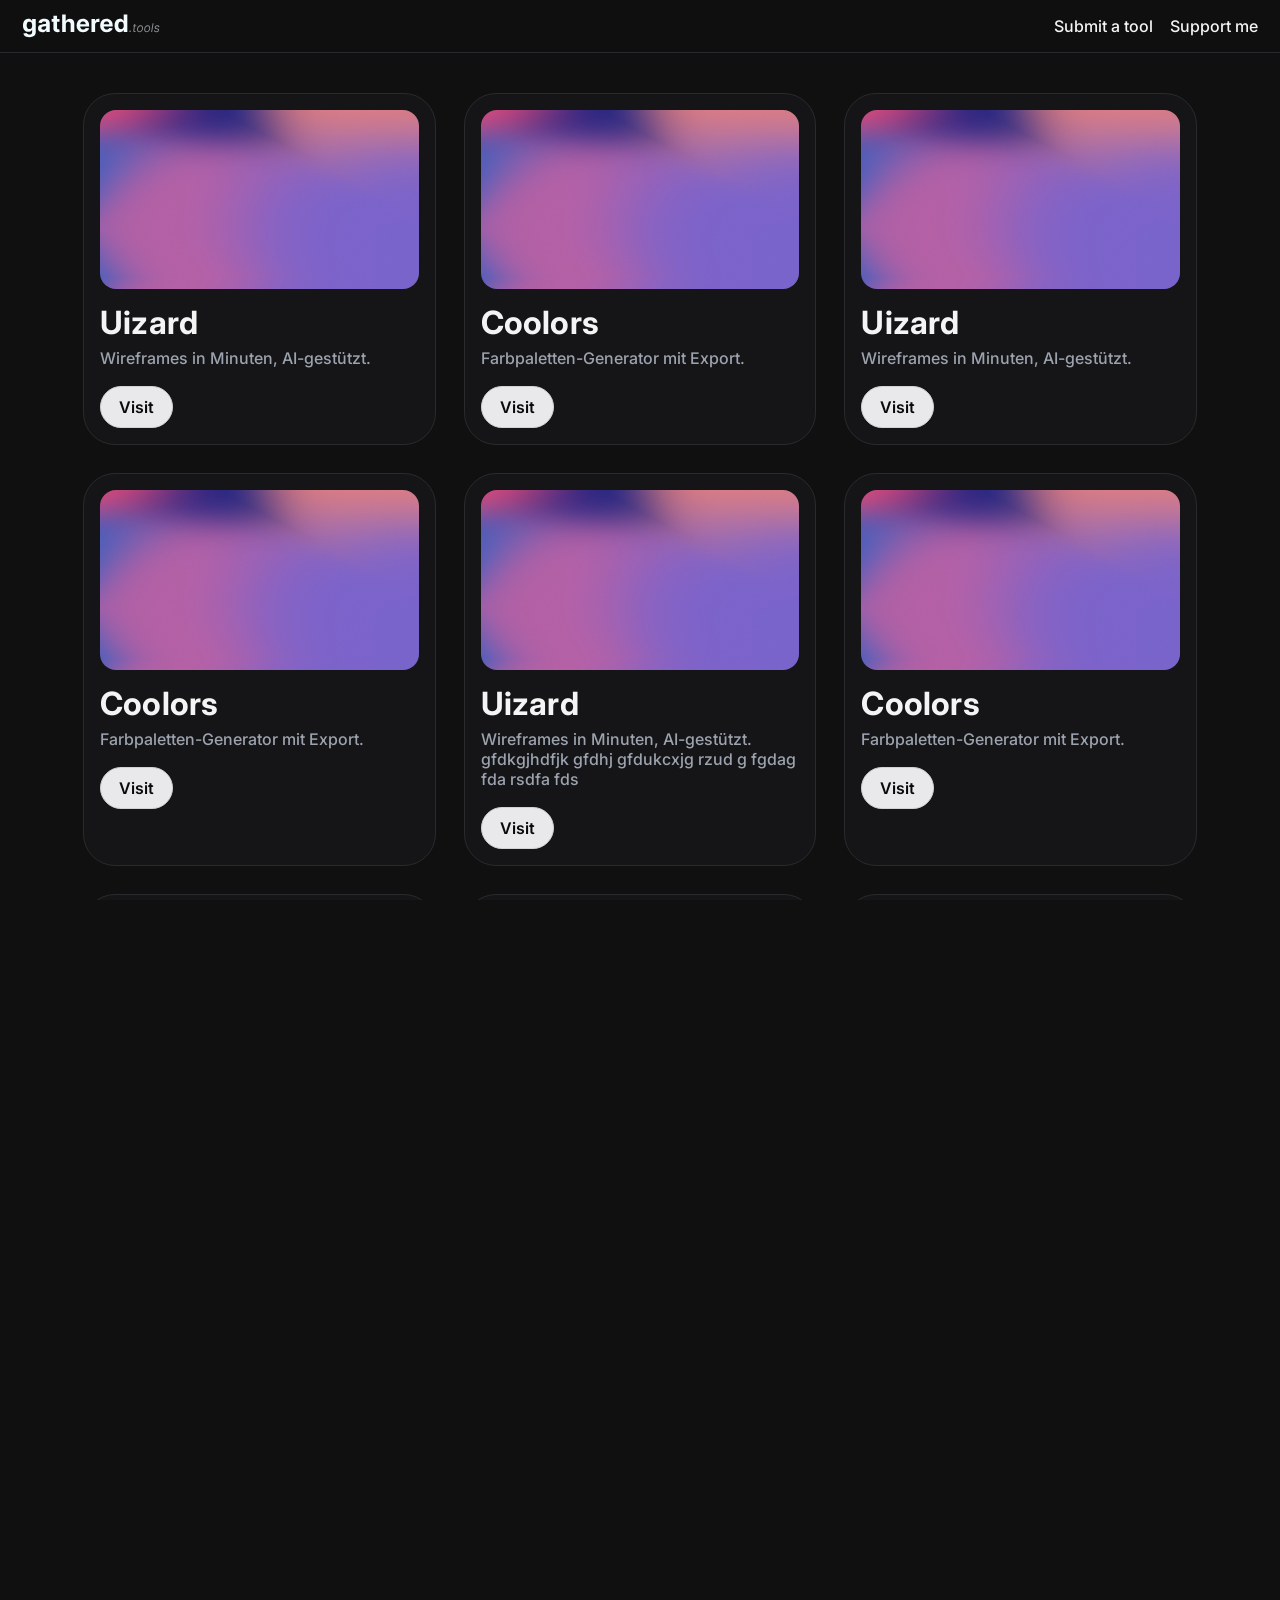
==== index.html @ e925969c "added fully functional site, content nedded" ====
<!doctype html>
<html lang="de">

<head>
    <meta charset="utf-8" />
    <meta name="viewport" content="width=device-width, initial-scale=1" />
    <title>gathered.tools</title>
    <link rel="stylesheet" href="styles.css" />
    <link rel="icon" type="image/x-icon" href="icon.png">

    <!-- INTER -->
    <link rel="preconnect" href="https://fonts.googleapis.com">
    <link rel="preconnect" href="https://fonts.gstatic.com" crossorigin>
    <link
        href="https://fonts.googleapis.com/css2?family=Inter:ital,opsz,wght@0,14..32,100..900;1,14..32,100..900&display=swap"
        rel="stylesheet">
</head>
    <header class="topbar">
        <img src="logo.svg" alt="gathered.tools logo" class="logo" />
        <nav>
            <a href="#" id="submitBtn">Submit a tool</a>
            <a href="#" target="_blank" rel="noopener">Support me</a>
        </nav>
    </header>
<body>


    <main class="container">
        <section id="grid" class="grid" aria-live="polite"></section>
    </main>

    <script src="app.js" type="module">
        </script>
</body>

</html>
---- styles.css ----
:root {
    --bg: #0b0b0c;
    --card: #151517;
    --text: #f4f4f5;
    --muted: #9ca3af;
    --ring: #2a2a2e;
    --radius: 18px;
    --gap: 28px;
}

* {
    box-sizing: border-box
}

html,
body {
    height: 100%;
    user-select: none;
    -webkit-user-drag: none;
    margin: 0;
    background-color: #111010;
    font-family: Inter;
    overflow-y: auto;

      scrollbar-color: #ffffff40 #111010;
}

.topbar {
    position: sticky;
    top: 0;
    z-index: 10;
    backdrop-filter: saturate(120%) blur(13px);
    background: #11101064;
    border-bottom: 1px solid var(--ring);
    display: flex;
    align-items: center;
    justify-content: space-between;
    padding: 14px 22px;
}



.toolbar {
    display: flex;
    gap: 12px;
    align-items: center;
    margin-bottom: 18px;
    flex-wrap: wrap
}

nav a {
    text-decoration: none;
    color: #f4f4f5;
    font-weight: 500;
    padding-left: 13px;
}







/* GPT */

/* Layout */
.container {
    max-width: 1150px;
    margin: 40px auto;
    padding: 0 18px;
}



.card .content {
    padding: 16px;
    padding-top: 0px;
}





/* Grid & Card (wie dein Design) */
.grid {
    display: grid;
    grid-template-columns: repeat(auto-fill, minmax(320px, 1fr));
    gap: 28px;
}

.card {
    background: #151517;
    border: 1px solid var(--ring);
    border-radius: 32px;
    overflow: hidden;
    color: #f4f4f5;
}

.thumb {
    margin: 16px;
    border-radius: 16px;
    overflow: hidden;
    /* für runde Ecken beim <img> */
}

.thumb img {
    display: block;
    width: 100%;
    height: auto;
    aspect-ratio: 16/9;
    object-fit: cover;
}

.card h3 {
    margin: 1px 0 8px;
    font-size: 32px;
    line-height: 1.1;
    letter-spacing: .2px
}

.card p {
    margin: 0 0 18px;
    color: #9ca3af;
    font-weight: 500
}

.btn {
    display: inline-block;
    background: #e9e9eb;
    color: #0a0a0b;
    text-decoration: none;
    padding: 10px 18px;
    border-radius: 999px;
    font-weight: 600;
    border: 1px solid #d1d1d6
}
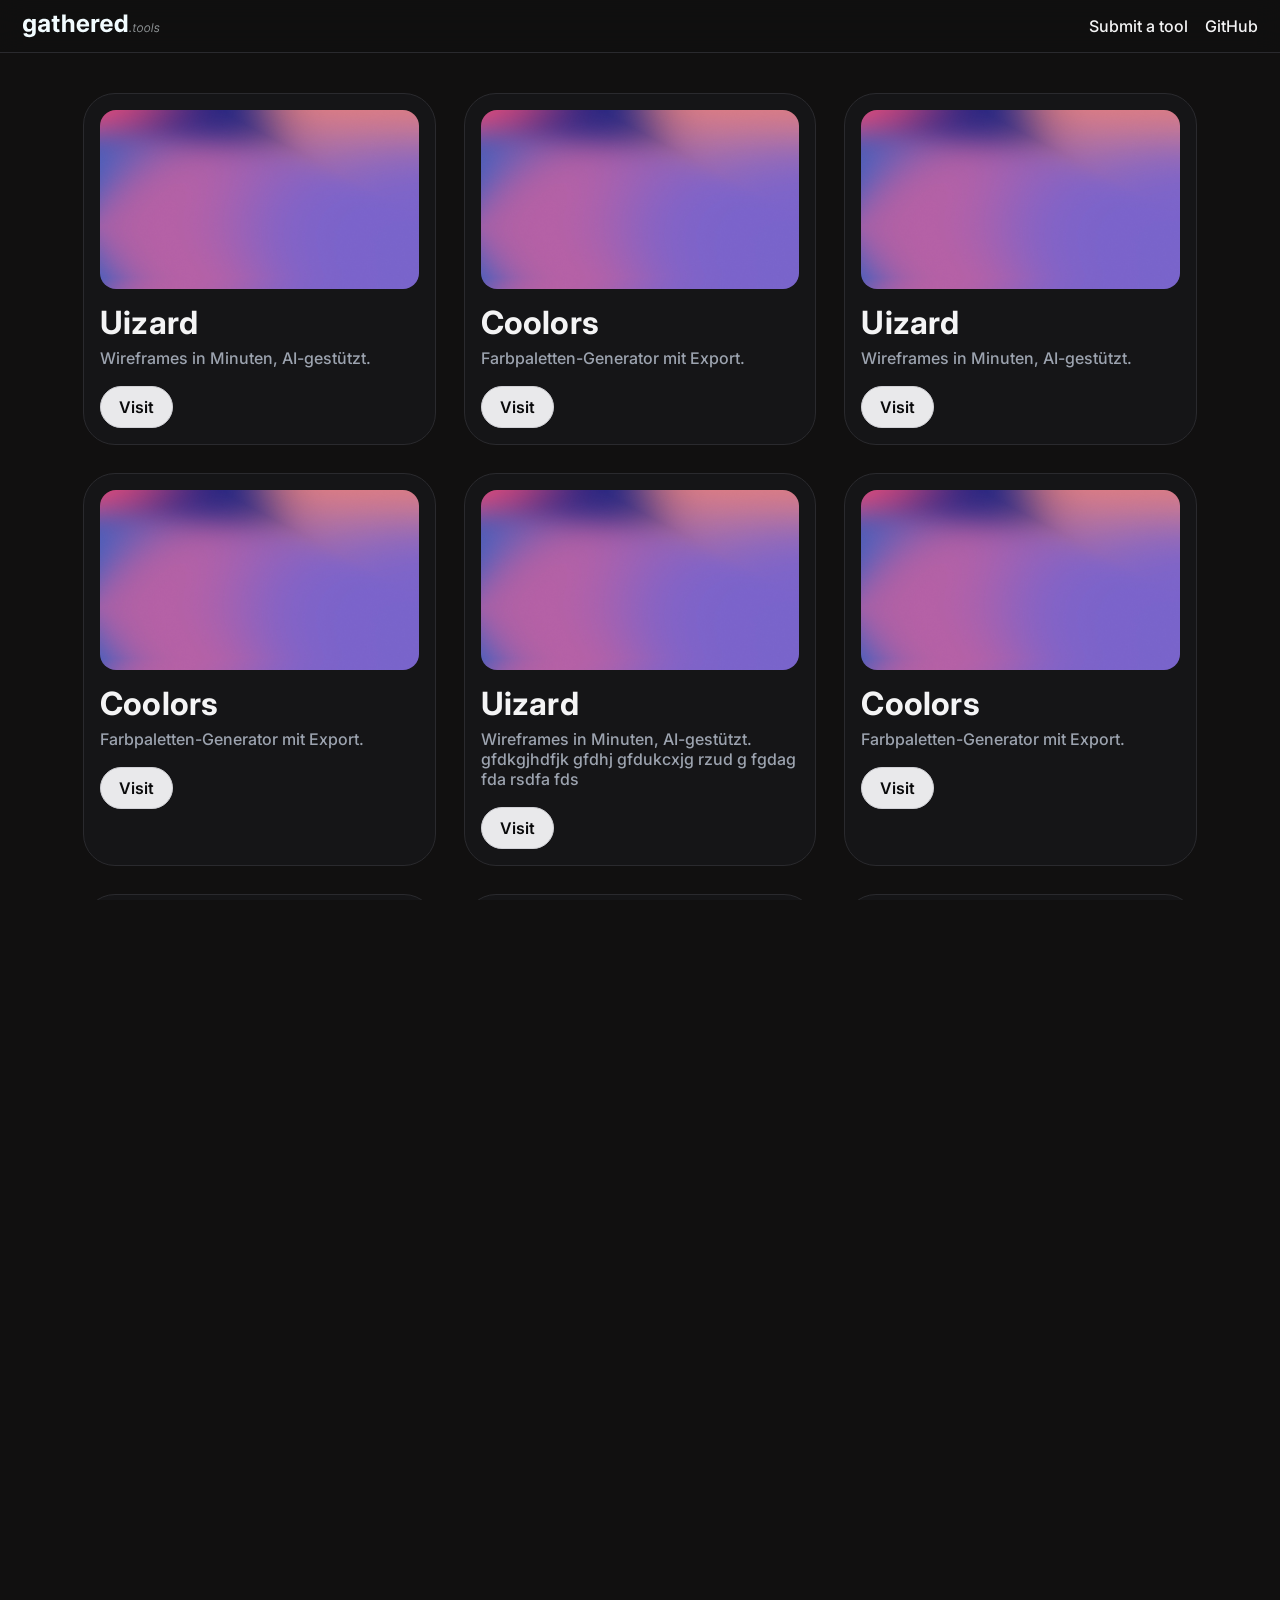
==== commit dfe22869: "Added footer, meta description and physical button press" ====
--- a/index.html
+++ b/index.html
@@ -14,12 +14,14 @@
     <link
         href="https://fonts.googleapis.com/css2?family=Inter:ital,opsz,wght@0,14..32,100..900;1,14..32,100..900&display=swap"
         rel="stylesheet">
+    <meta name="description" content="Online and offline design tools gathered in one place. Find the perfect tool for your next project." />
 </head>
     <header class="topbar">
         <img src="logo.svg" alt="gathered.tools logo" class="logo" />
         <nav>
-            <a href="#" id="submitBtn">Submit a tool</a>
-            <a href="#" target="_blank" rel="noopener">Support me</a>
+            <a href="mailto:nick.figner@outlook.com" id="submitBtn">Submit a tool</a>
+            <!-- (WHY I DONT EVEN HAVE A LINK 😂) <a href="#" target="_blank" rel="noopener">Support me</a> -->
+            <a href="" target="_blank">GitHub</a>
         </nav>
     </header>
 <body>
@@ -28,6 +30,9 @@
     <main class="container">
         <section id="grid" class="grid" aria-live="polite"></section>
     </main>
+    <div class="footer">
+        <p>(c) 2025 <a href="https://www.nickfigner.com" target="_blank">Nick Figner</a>.</p>
+    </div>
 
     <script src="app.js" type="module">
         </script>
--- a/styles.css
+++ b/styles.css
@@ -133,4 +133,34 @@
     border-radius: 999px;
     font-weight: 600;
     border: 1px solid #d1d1d6
+}
+
+.btn:hover {
+    background: #ffffff;
+}
+
+.btn:active {
+    animation: scaleDown .3s ease forwards;
+}
+
+@keyframes scaleDown {
+    0% {
+        transform: scale(1);
+    }
+    100% {
+        transform: scale(0.95);
+    }
+}
+
+
+.footer p {
+    color: #9ca3af73;
+    font-size: 14px;
+    text-align: center;
+    margin-bottom: 40px;
+}
+
+p a {
+    color: #9ca3af73;
+    text-decoration: underline;
 }
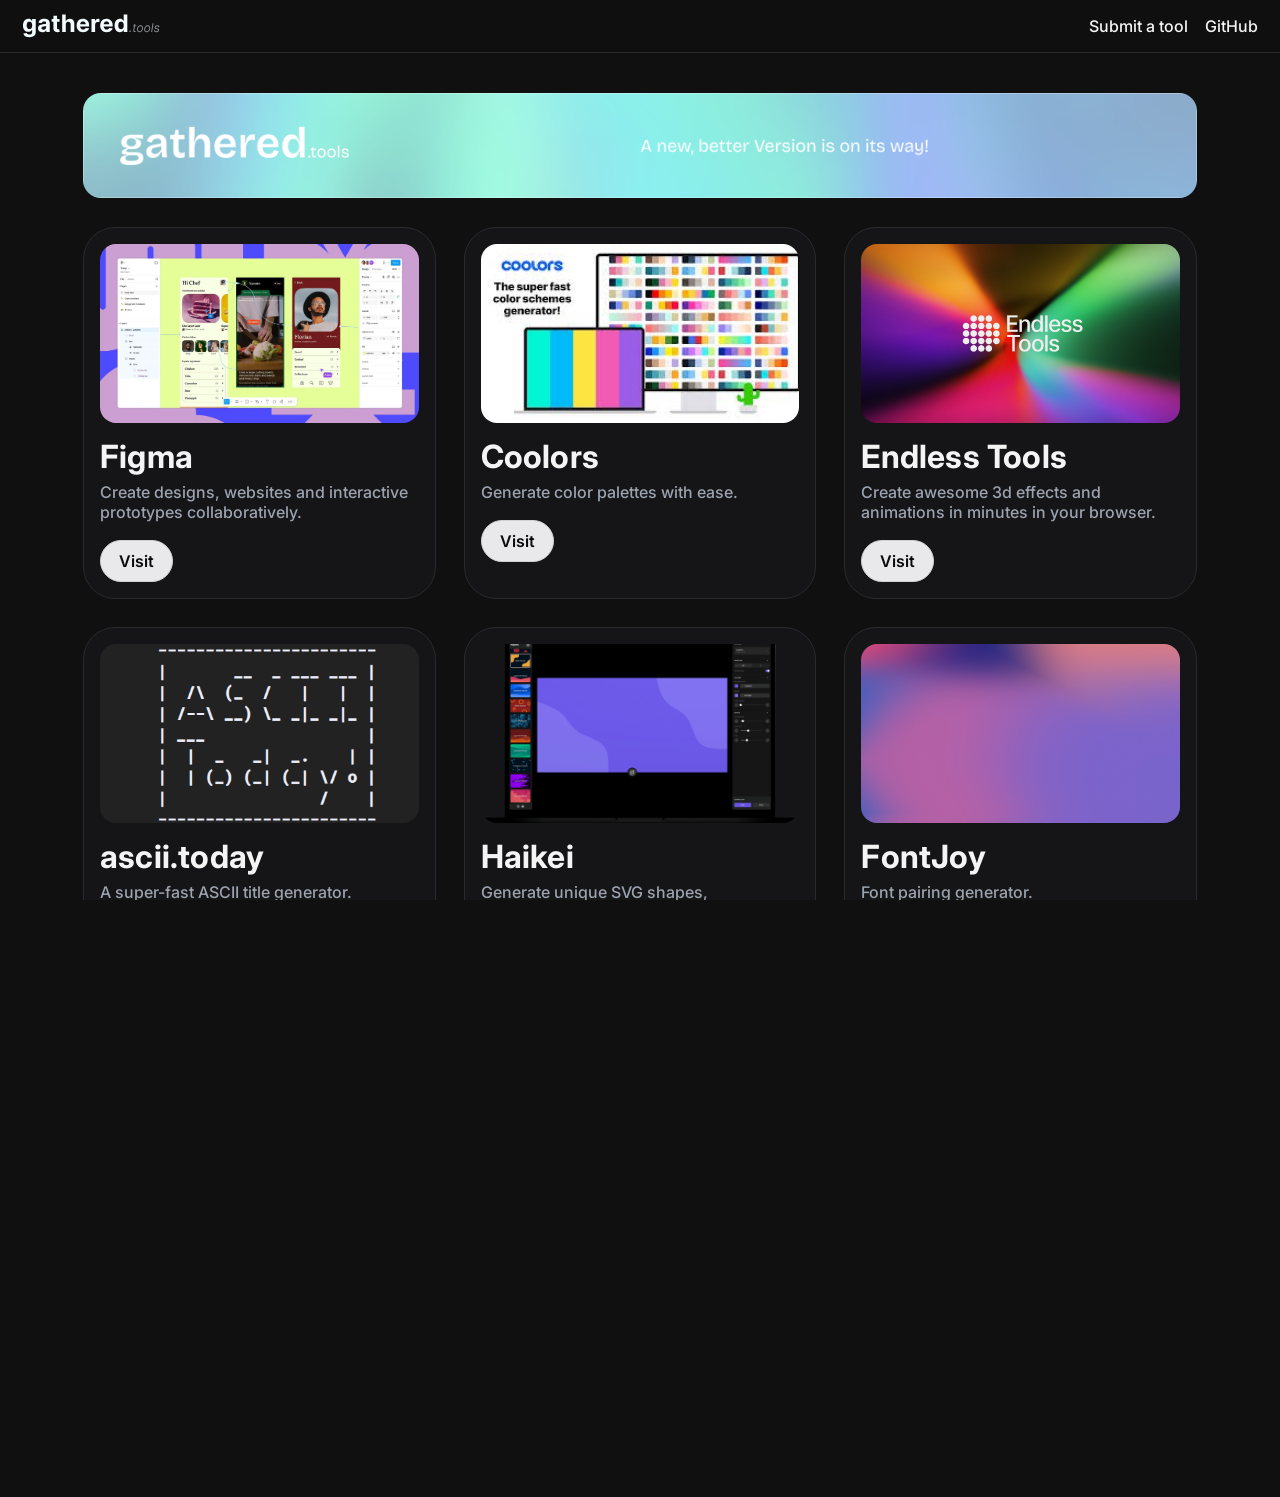
==== commit 2ceaed97: "added banner ad for gathered.tools v2" ====
--- a/index.html
+++ b/index.html
@@ -28,6 +28,7 @@
 
 
     <main class="container">
+        <img src="data/images/ad-banner.png" alt="A new Version of gathered.tools is on its way!" class="ad-banner" />
         <section id="grid" class="grid" aria-live="polite"></section>
     </main>
     <div class="footer">
--- a/styles.css
+++ b/styles.css
@@ -163,4 +163,13 @@
 p a {
     color: #9ca3af73;
     text-decoration: underline;
+}
+
+
+.ad-banner {
+    width: 100%;
+    border-radius: 18px;
+    margin-bottom: 25px;
+    overflow: hidden;
+    -webkit-user-drag: none;
 }
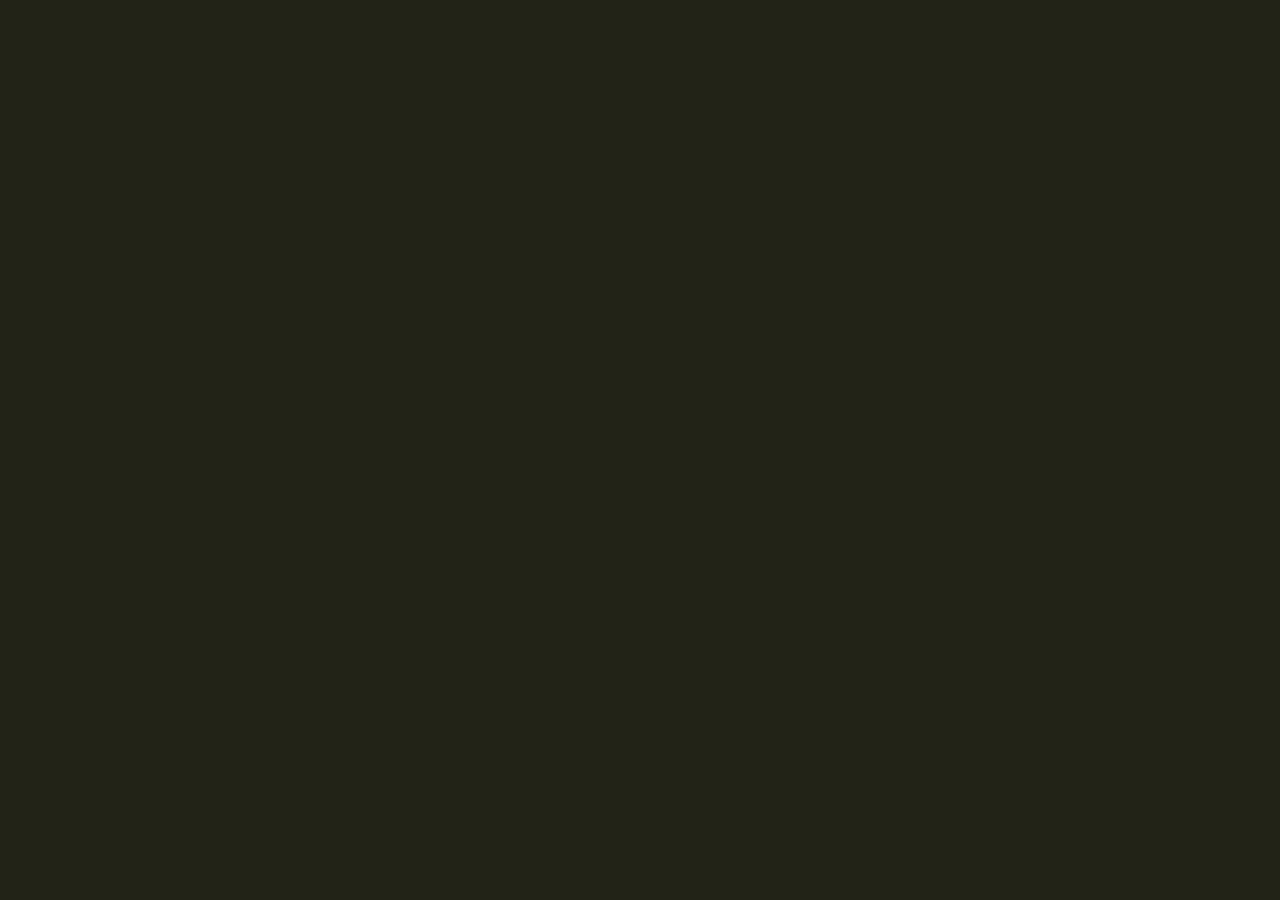
==== commit 559a915a: "recovery v1" ====
--- a/index.html
+++ b/index.html
@@ -1,42 +1,136 @@
-<!doctype html>
-<html lang="de">
+<!DOCTYPE html>
+<html lang="en">
 
 <head>
-    <meta charset="utf-8" />
-    <meta name="viewport" content="width=device-width, initial-scale=1" />
+    <meta charset="UTF-8">
+    <meta name="viewport" content="width=device-width, initial-scale=1.0">
     <title>gathered.tools</title>
-    <link rel="stylesheet" href="styles.css" />
+
+
     <link rel="icon" type="image/x-icon" href="icon.png">
-
-    <!-- INTER -->
     <link rel="preconnect" href="https://fonts.googleapis.com">
     <link rel="preconnect" href="https://fonts.gstatic.com" crossorigin>
-    <link
-        href="https://fonts.googleapis.com/css2?family=Inter:ital,opsz,wght@0,14..32,100..900;1,14..32,100..900&display=swap"
+    <link href="https://fonts.googleapis.com/css2?family=Bricolage+Grotesque:opsz,wght@12..96,200..800&display=swap"
         rel="stylesheet">
-    <meta name="description" content="Online and offline design tools gathered in one place. Find the perfect tool for your next project." />
+
+
+    <link rel="stylesheet" href="styles.css">
 </head>
-    <header class="topbar">
-        <img src="logo.svg" alt="gathered.tools logo" class="logo" />
-        <nav>
-            <a href="mailto:nick.figner@outlook.com" id="submitBtn">Submit a tool</a>
-            <!-- (WHY I DONT EVEN HAVE A LINK 😂) <a href="#" target="_blank" rel="noopener">Support me</a> -->
-            <a href="" target="_blank">GitHub</a>
-        </nav>
-    </header>
+
 <body>
 
-
-    <main class="container">
-        <img src="data/images/ad-banner.png" alt="A new Version of gathered.tools is on its way!" class="ad-banner" />
-        <section id="grid" class="grid" aria-live="polite"></section>
-    </main>
-    <div class="footer">
-        <p>(c) 2025 <a href="https://www.nickfigner.com" target="_blank">Nick Figner</a>.</p>
+    <div id="loading-screen">
+        <video src="data/loading.mp4" autoplay loop muted playsinline></video>
     </div>
 
-    <script src="app.js" type="module">
-        </script>
+    <!-- One-time Video Popup -->
+        <div id="welcome-popup">
+            <div class="welcome-popup-inner">
+                <video id="welcome-video" src="data/gatheredtoolsv2.mp4" autoplay muted></video>
+                <button id="close-popup-btn">&times;</button>
+            <h2><br>Welcome to gathered.tools v2!</h2>
+            </div>
+        </div>
+
+    <header>
+        <img src="data/logo.svg" alt="gathered.tools logo" class="logo">
+        <a onclick="toggleModal(true)"><img src="data/settings.svg" class="icon-buttons"></a>
+    </header>
+
+    <div id="search-container">
+        <input id="tag-search" type="text" placeholder="Search tags..." autocomplete="off">
+        <div id="tag-suggestions" class="tag-suggestions" role="listbox"></div>
+    </div>
+
+    <!--<h4>Tags:</h4>-->
+    <div id="filter-container"></div>
+
+    <main id="tools-grid">
+    
+    
+    </main>
+    
+
+
+    <div id="settings-modal">
+        <div class="modal-content">
+            <div class="modal-header">
+                <h2>Settings</h2>
+                <a onclick="toggleModal(false)"><img src="data/close.svg" class="icon-buttons"></a>
+            </div>
+
+            <h3>Active Feeds</h3>
+            <p>For default feed use <i>data/v2.json</i></p><br>
+            <div id="feeds-list">
+            </div>
+
+
+            <div class="add-feed-form">
+                <input type="text" id="new-feed-url" placeholder="Paste feed URL here...">
+                <button onclick="addNewFeed()">Add Feed</button>
+            </div>
+
+            <h3>Feed Development</h3>
+            <p>Read the docs <a href="/docs/">here</a>.</p>
+            <h3>Credits</h3>
+            <p>Idea & Design: <a href="https://nickfigner.com" target="_blank">Nick Figner</a></p>
+            <p>Font: <a href="https://fonts.google.com/specimen/Bricolage+Grotesque" target="_blank">Bricolage
+                    Grotesque</a><br><br>
+                <p>Missing Tool? Contact me!<br>
+                    nick[dot]figner[at]outlook[dot]com<br>
+                    or hit me up on<br>
+                    <a href="https://www.instagram.com/nickmusixx/" target="_blank">Instagram</a>
+                    <p>
+
+                        <h3>Copyright</h3>
+                        <p>gathered.tools by Nick Figner<br>
+                            <a href="#">read the sotry</a><br><br>
+                            All logos are properties of their respective owners.<br><br>
+                            (c) 2026 Nick Figner. All rights reserved.</p>
+        </div>
+    </div>
+
+    <script src="parser.js"></script>
+<script>
+// --- One-time Video Popup Logic ---
+function showWelcomePopupIfNeeded() {
+    if (localStorage.getItem('welcome_popup_shown')) return;
+    var popup = document.getElementById('welcome-popup');
+    var closeBtn = document.getElementById('close-popup-btn');
+    var vid = document.getElementById('welcome-video');
+    if (!popup || !closeBtn || !vid) return;
+
+    // Helper to close popup and set flag
+    function closePopup() {
+        popup.style.display = 'none';
+        document.body.style.overflow = '';
+        localStorage.setItem('welcome_popup_shown', '1');
+    }
+
+    // Remove any previous event listeners (defensive)
+    closeBtn.onclick = null;
+    vid.onended = null;
+    popup.onclick = null;
+
+    // Show popup
+    popup.style.display = 'flex';
+    document.body.style.overflow = 'hidden';
+
+    // Bind close actions
+    closeBtn.onclick = closePopup;
+    vid.onended = closePopup;
+    popup.onclick = function(e) {
+        if (e.target === popup) closePopup();
+    };
+
+    // Start video from beginning
+    vid.currentTime = 0;
+    vid.play();
+}
+</script>
 </body>
+<footer>
+    <p>(c) 2026 <a href="https://nickfigner.com/">Nick Figner</a>. All rights reserved.</p>
+</footer>
 
 </html>
--- a/styles.css
+++ b/styles.css
@@ -1,175 +1,620 @@
 :root {
-    --bg: #0b0b0c;
-    --card: #151517;
-    --text: #f4f4f5;
-    --muted: #9ca3af;
-    --ring: #2a2a2e;
-    --radius: 18px;
-    --gap: 28px;
+    --bg-color: #222317;
+    --blur-bg: #413C2D60;
+    --card-bg: #292A1E;
+    --card-highlight: #5a5f45;
+    /* Matched to your screenshot */
+    --text-main: #f0f0f0;
+    --text-muted: #9c9c94;
+    --accent: #ffffff10;
+    --transparent: transparent;
+    --border-radius: 12px;
+    --border-radius-sm: 8px;
+
+    /* Other Variables */
+    --blur: 55px;
+    --shadow: 0px 8px 13px 0px rgba(0, 0, 0, 0.2);
 }
 
 * {
-    box-sizing: border-box
-}
-
-html,
+    box-sizing: border-box;
+    margin: 0;
+    padding: 0;
+    -webkit-tap-highlight-color: transparent;
+    scrollbar-color: var(--accent) var(--transparent);
+
+}
+
 body {
+    font-family: 'Bricolage Grotesque', sans-serif;
+    background-color: var(--bg-color);
+    color: var(--text-main);
+    padding: 2rem;
+    
+
+}
+
+footer {
+    text-align: center;
+    color: var(--text-muted);
+    display: flex;
+    flex-direction: column;
+    align-items: center;
+    padding-top: 3rem;
+    padding-bottom: 0.5rem;
+}
+
+/* Loading Screen */
+#loading-screen {
+    position: fixed;
+    top: 0;
+    left: 0;
+    width: 100%;
     height: 100%;
-    user-select: none;
+    background-color: var(--bg-color);
+    display: flex;
+    justify-content: center;
+    align-items: center;
+    z-index: 9999;
+    transition: opacity 0.3s ease;
+}
+
+#loading-screen video {
+    width: 180px;
+    height: 180px;
+    border-radius: 5%;
+    object-fit: cover;
+}
+
+header {
+    display: flex;
+    justify-content: space-between;
+    align-items: center;
+    margin-bottom: 1.5rem;
+}
+
+header img {
+    height: 30px;
     -webkit-user-drag: none;
-    margin: 0;
-    background-color: #111010;
-    font-family: Inter;
+    -khtml-user-drag: none;
+    -moz-user-drag: none;
+}
+
+a {
+    cursor: pointer;
+    color: var(--text-muted);
+}
+
+.icon-buttons {
+    opacity: 1.0;
+    transition: opacity transform 0.2s;
+    -webkit-user-drag: none;
+}
+
+.icon-buttons:hover {
+    opacity: 0.8;
+    transition: transform 0.2s;
+}
+
+.icon-buttons:active {
+    transform: scale(0.95);
+}
+
+h1 {
+    font-size: 2rem;
+    font-weight: 700;
+}
+
+h2 {
+    margin-bottom: 0.5rem;
+}
+
+h3 {
+    margin-bottom: 0.7rem;
+    margin-top: 1.5rem;
+}
+
+button {
+    background: var(--card-bg);
+    color: var(--text-main);
+    border: 1px solid var(--accent);
+    padding: 0.5rem 1rem;
+    border-radius: var(--border-radius-sm);
+    cursor: pointer;
+    font-family: inherit;
+    transition: background 0.2s;
+}
+
+button:hover {
+    background: var(--accent);
+    transition: background 0.2s, transform 0.1s;
+}
+
+button:active {
+    transform: scale(0.97);
+}
+
+/* Filter Container */
+#filter-container {
+    margin-bottom: 1.5rem;
+}
+
+.clear-filter-btn {
+    background: var(--accent);
+    border-color: var(--text-muted);
+    font-size: 0.9rem;
+}
+
+/* Tools Grid & Cards */
+#tools-grid {
+    display: grid;
+    grid-template-columns: repeat(auto-fill, minmax(280px, 1fr));
+    gap: 1.5rem;
+}
+
+
+.tool-card {
+    background-color: var(--card-bg);
+    border-radius: var(--border-radius);
+    display: flex;
+    flex-direction: column;
+    border: 1px solid var(--accent);
+    transition: border-color 0.2s;
+    overflow: hidden;
+    box-shadow: var(--shadow);
+    -webkit-box-shadow: var(--shadow);
+    /* Animation */
+    opacity: 0;
+    transform: translateY(24px);
+    animation: cardFadeIn 0.55s cubic-bezier(.22,1,.36,1) forwards;
+}
+
+@keyframes cardFadeIn {
+    from {
+        opacity: 0;
+        transform: translateY(24px);
+    }
+    to {
+        opacity: 1;
+        transform: translateY(0);
+    }
+}
+
+
+
+/* Highlighted Tool State */
+.tool-card.highlighted {
+    background-color: var(--card-highlight);
+}
+
+.tool-card.highlighted .open-btn {
+    background-color: #ffffff;
+    color: #000000;
+    font-weight: 600;
+    border: none;
+}
+
+.tool-card.highlighted .open-btn:hover {
+    background-color: #e0e0e0;
+}
+
+.tool-img {
+    width: 100%;
+    height: 160px;
+    border-radius: 5px;
+    border: 1px solid var(--accent);
+    box-shadow: var(--shadow);
+    object-fit: cover;
+    background-color: var(--bg-color);
+    border-bottom: 1px solid var(--accent);
+}
+
+.tool-content {
+    padding: 1.0rem;
+    display: flex;
+    flex-direction: column;
+    gap: 0.75rem;
+    flex-grow: 1;
+}
+
+.tool-name {
+    font-size: 1.5rem;
+    font-weight: 600;
+}
+
+.tool-desc {
+    color: var(--text-muted);
+    font-size: 0.9rem;
+    line-height: 1.4;
+}
+
+.tool-meta {
+    display: flex;
+    gap: 0.5rem;
+    font-size: 0.8rem;
+    color: var(--text-muted);
+    flex-wrap: wrap;
+    align-items: center;
+}
+
+/* Interactive filter pills (Tags and Pricing) */
+.filter-pill {
+    cursor: pointer;
+    transition: all 0.2s;
+    text-decoration: underline;
+}
+
+.filter-pill:hover {
+    border-color: var(--text-main);
+    color: var(--text-main);
+}
+
+.tool-card.highlighted .filter-pill {
+    color: var(--text-main);
+    text-decoration: underline;
+}
+
+.tool-card.highlighted .filter-pill:hover {
+    border-color: var(--text-main);
+}
+
+
+/* Settings Modal */
+#settings-modal {
+    position: fixed;
+    top: 0;
+    left: 0;
+    width: 100%;
+    height: 100%;
+    background: var(--blur-bg);
+    display: flex;
+    /* Keep it flex to center content */
+    justify-content: center;
+    align-items: center;
+    box-shadow: var(--shadow);
+    z-index: 100;
+
+    /* Animation setup */
+    opacity: 1;
+    visibility: hidden;
+    transition: opacity 0.25s ease, visibility 0.06s ease;
+}
+
+#settings-modal.show {
+    opacity: 1;
+    visibility: visible;
+    background: rgba(0, 0, 0, 0.466);
+
+}
+
+.modal-content {
+    background: var(--blur-bg);
+    backdrop-filter: blur(var(--blur));
+    padding: 2rem;
+    border-radius: var(--border-radius);
+    width: 90%;
+    max-width: 500px;
+    max-height: 70%;
     overflow-y: auto;
-
-      scrollbar-color: #ffffff40 #111010;
-}
-
-.topbar {
-    position: sticky;
+    border: 1px solid var(--accent);
+    scrollbar-color: var(--blur-bg) var(--transparent);
+
+    /* Animation setup (starts slightly lower and smaller) */
+    transform: translateY(15px) scale(0.95);
+    transition: transform 0.3s cubic-bezier(0.175, 0.885, 0.32, 1.275);
+}
+
+#settings-modal.show .modal-content {
+    /* Snaps into place when shown */
+    transform: translateY(0) scale(1);
+}
+
+/* Tag selector (top) */
+.tag-selector {
+    display: flex;
+    gap: 0.6rem;
+    padding: 0.5rem 0 0.75rem 0;
+    overflow-x: auto;
+    white-space: nowrap;
+    -webkit-overflow-scrolling: touch;
+}
+
+.tag-selector::-webkit-scrollbar {
+    height: 8px;
+}
+
+.tag-selector::-webkit-scrollbar-thumb {
+    background: rgba(255, 255, 255, 0.06);
+    border-radius: var(--border-radius-sm);
+}
+
+.tag-selector-pill {
+    background: rgba(255, 255, 255, 0.03);
+    color: var(--text-main);
+    border: 1px solid rgba(255, 255, 255, 0.04);
+    padding: 0.4rem 0.8rem;
+    border-radius: 999px;
+    cursor: pointer;
+    font-size: 0.9rem;
+    flex: 0 0 auto;
+    transition: background 0.18s, transform 0.12s;
+}
+
+.tag-selector-pill:hover {
+    background: rgba(255, 255, 255, 0.06);
+}
+
+.tag-selector-pill.selected {
+    background: var(--card-highlight);
+    border-color: rgba(255, 255, 255, 0.12);
+}
+
+/* Price selector (distinct look) */
+.price-selector {
+    display: flex;
+    gap: 0.5rem;
+    padding: 0.25rem 0 0.5rem 0;
+    overflow-x: auto;
+    white-space: nowrap;
+}
+
+.price-selector::-webkit-scrollbar {
+    height: 8px;
+}
+
+.price-selector::-webkit-scrollbar-thumb {
+    background: rgba(255, 255, 255, 0.04);
+    border-radius: var(--border-radius-sm);
+}
+
+.price-pill {
+    background: rgba(90, 95, 69, 0.12);
+    color: var(--text-main);
+    border: 1px solid rgba(90, 95, 69, 0.18);
+    padding: 0.35rem 0.75rem;
+    border-radius: 999px;
+    cursor: pointer;
+    font-size: 0.9rem;
+    flex: 0 0 auto;
+    transition: background 0.18s, transform 0.12s;
+}
+
+.price-pill:hover {
+    background: rgba(90, 95, 69, 0.18);
+}
+
+.price-pill.selected {
+    background: var(--card-highlight);
+    border-color: rgba(255, 255, 255, 0.12);
+}
+
+/* Close icon inside selected tag pill */
+.pill-close {
+    width: 12px;
+    height: 12px;
+    margin-left: 8px;
+    vertical-align: middle;
+    filter: invert(0) brightness(0.8) contrast(1.2);
+    transform: translateY(-1px);
+}
+
+/* Search box */
+#search-container {
+    display: flex;
+    flex-direction: column;
+    gap: 0.25rem;
+    margin-bottom: 0.5rem;
+}
+
+#tag-search {
+    background: rgba(255, 255, 255, 0.02);
+    border: 1px solid rgba(255, 255, 255, 0.04);
+    color: var(--text-main);
+    padding: 0.6rem 0.8rem;
+    border-radius: var(--border-radius-sm);
+    ;
+    font-size: 0.95rem;
+    outline: none;
+}
+
+#tag-search:focus {
+    box-shadow: 0 0 0 3px rgba(255, 255, 255, 0.03);
+    border-color: rgba(255, 255, 255, 0.12);
+}
+
+.tag-suggestions {
+    display: none;
+    background: var(--card-bg);
+    border: 1px solid rgba(255, 255, 255, 0.04);
+    border-radius: var(--border-radius-sm);
+    max-height: 220px;
+    overflow-y: auto;
+    padding: 0.25rem;
+    box-shadow: var(--shadow);
+    z-index: 99;
+}
+
+.tag-suggestion {
+    padding: 0.45rem 0.6rem;
+    border-radius: 6px;
+    cursor: pointer;
+    color: var(--text-main);
+    font-size: 0.95rem;
+}
+
+.tag-suggestion:hover {
+    background: rgba(255, 255, 255, 0.03);
+}
+
+.tag-suggestions.show {
+    display: block;
+}
+
+
+
+.modal-content {
+    background: var(--blur-bg);
+    backdrop-filter: blur(var(--blur));
+    padding: 2rem;
+    border-radius: var(--border-radius);
+    width: 90%;
+    max-width: 500px;
+    max-height: 70%;
+    overflow-y: auto;
+    border: 1px solid var(--accent);
+    scrollbar-color: var(--blur-bg) var(--transparent);
+}
+
+.modal-header {
+    display: flex;
+    justify-content: space-between;
+    margin-bottom: 1.5rem;
+}
+
+.feed-item {
+    display: flex;
+    justify-content: space-between;
+    align-items: center;
+    padding: 0.75rem;
+    background: var(--bg-color);
+    border: 1px solid var(--accent);
+    border-radius: var(--border-radius-sm);
+    ;
+    margin-bottom: 0.5rem;
+}
+
+.feed-left {
+    display: flex;
+    align-items: center;
+    gap: 1rem;
+}
+
+.feed-icon {
+    width: 36px;
+    height: 36px;
+    border-radius: 6px;
+    object-fit: cover;
+}
+
+.feed-info {
+    display: flex;
+    flex-direction: column;
+    gap: 0.2rem;
+}
+
+.feed-info strong {
+    font-size: 1.1rem;
+}
+
+.feed-meta {
+    font-size: 0.8rem;
+    color: var(--text-muted);
+}
+
+.feed-meta a {
+    color: var(--text-muted);
+    text-decoration: underline;
+    text-underline-offset: 2px;
+}
+
+.feed-meta a:hover {
+    color: var(--text-main);
+}
+
+.add-feed-form {
+    display: flex;
+    gap: 0.5rem;
+    margin-top: 1.5rem;
+}
+
+.add-feed-form input {
+    flex: 1;
+    background: var(--bg-color);
+    border: 1px solid var(--accent);
+    color: var(--text-main);
+    padding: 0.5rem;
+    border-radius: var(--border-radius-sm);
+    ;
+    font-family: inherit;
+}
+
+
+
+/* --- Welcome Popup Styles --- */
+#welcome-popup {
+    display: none;
+    position: fixed;
+    z-index: 10000;
     top: 0;
-    z-index: 10;
-    backdrop-filter: saturate(120%) blur(13px);
-    background: #11101064;
-    border-bottom: 1px solid var(--ring);
-    display: flex;
-    align-items: center;
-    justify-content: space-between;
-    padding: 14px 22px;
-}
-
-
-
-.toolbar {
-    display: flex;
-    gap: 12px;
-    align-items: center;
-    margin-bottom: 18px;
-    flex-wrap: wrap
-}
-
-nav a {
-    text-decoration: none;
-    color: #f4f4f5;
-    font-weight: 500;
-    padding-left: 13px;
-}
-
-
-
-
-
-
-
-/* GPT */
-
-/* Layout */
-.container {
-    max-width: 1150px;
-    margin: 40px auto;
-    padding: 0 18px;
-}
-
-
-
-.card .content {
-    padding: 16px;
-    padding-top: 0px;
-}
-
-
-
-
-
-/* Grid & Card (wie dein Design) */
-.grid {
-    display: grid;
-    grid-template-columns: repeat(auto-fill, minmax(320px, 1fr));
-    gap: 28px;
-}
-
-.card {
-    background: #151517;
-    border: 1px solid var(--ring);
-    border-radius: 32px;
-    overflow: hidden;
-    color: #f4f4f5;
-}
-
-.thumb {
-    margin: 16px;
-    border-radius: 16px;
-    overflow: hidden;
-    /* für runde Ecken beim <img> */
-}
-
-.thumb img {
+    left: 0;
+    width: 100vw;
+    height: 100vh;
+    background: rgba(0,0,0,0.55);
+    justify-content: center;
+    align-items: center;
+}
+
+#welcome-popup .welcome-popup-inner {
+    position: relative;
+    max-width: 90vw;
+    max-height: 90vh;
+    display: flex;
+    flex-direction: column;
+    align-items: center;
+    background: var(--bg-color);
+        box-shadow: var(--shadow);
+    border-radius: var(--border-radius);
+    padding: 1.5rem;
+}
+
+#welcome-video {
+    max-width: 90vw;
+    max-height: 60vh;
+    border-radius: 12px;
+}
+
+#close-popup-btn {
+    position: absolute;
+    top: 10px;
+    right: 10px;
+    background: transparent;
+    color: #fff;
+    border: none;
+    border-radius: 50%;
+    width: 36px;
+    height: 36px;
+    font-size: 1.5rem;
+    cursor: pointer;
+    opacity: 0.85;
+    display: flex;
+    align-items: center;
+    justify-content: center;
+    transition: background 0.2s, opacity 0.2s;
+}
+
+#close-popup-btn:hover {
+    background: var(--blur-bg);
+    backdrop-filter: blur(var(--blur));
+    opacity: 1;
+}
+
+
+
+
+
+
+
+.error-image {
+    position: absolute;
+    top: 50%;
+    left: 50%;
+    transform: translate(-50%, -50%);
+    max-width: 90vw;
+    max-height: 90vh;
+    width: auto;
+    height: auto;
     display: block;
-    width: 100%;
-    height: auto;
-    aspect-ratio: 16/9;
-    object-fit: cover;
-}
-
-.card h3 {
-    margin: 1px 0 8px;
-    font-size: 32px;
-    line-height: 1.1;
-    letter-spacing: .2px
-}
-
-.card p {
-    margin: 0 0 18px;
-    color: #9ca3af;
-    font-weight: 500
-}
-
-.btn {
-    display: inline-block;
-    background: #e9e9eb;
-    color: #0a0a0b;
-    text-decoration: none;
-    padding: 10px 18px;
-    border-radius: 999px;
-    font-weight: 600;
-    border: 1px solid #d1d1d6
-}
-
-.btn:hover {
-    background: #ffffff;
-}
-
-.btn:active {
-    animation: scaleDown .3s ease forwards;
-}
-
-@keyframes scaleDown {
-    0% {
-        transform: scale(1);
-    }
-    100% {
-        transform: scale(0.95);
-    }
-}
-
-
-.footer p {
-    color: #9ca3af73;
-    font-size: 14px;
-    text-align: center;
-    margin-bottom: 40px;
-}
-
-p a {
-    color: #9ca3af73;
-    text-decoration: underline;
-}
-
-
-.ad-banner {
-    width: 100%;
-    border-radius: 18px;
-    margin-bottom: 25px;
-    overflow: hidden;
-    -webkit-user-drag: none;
-}+    object-fit: contain;
+    z-index: -2;
+}
+
